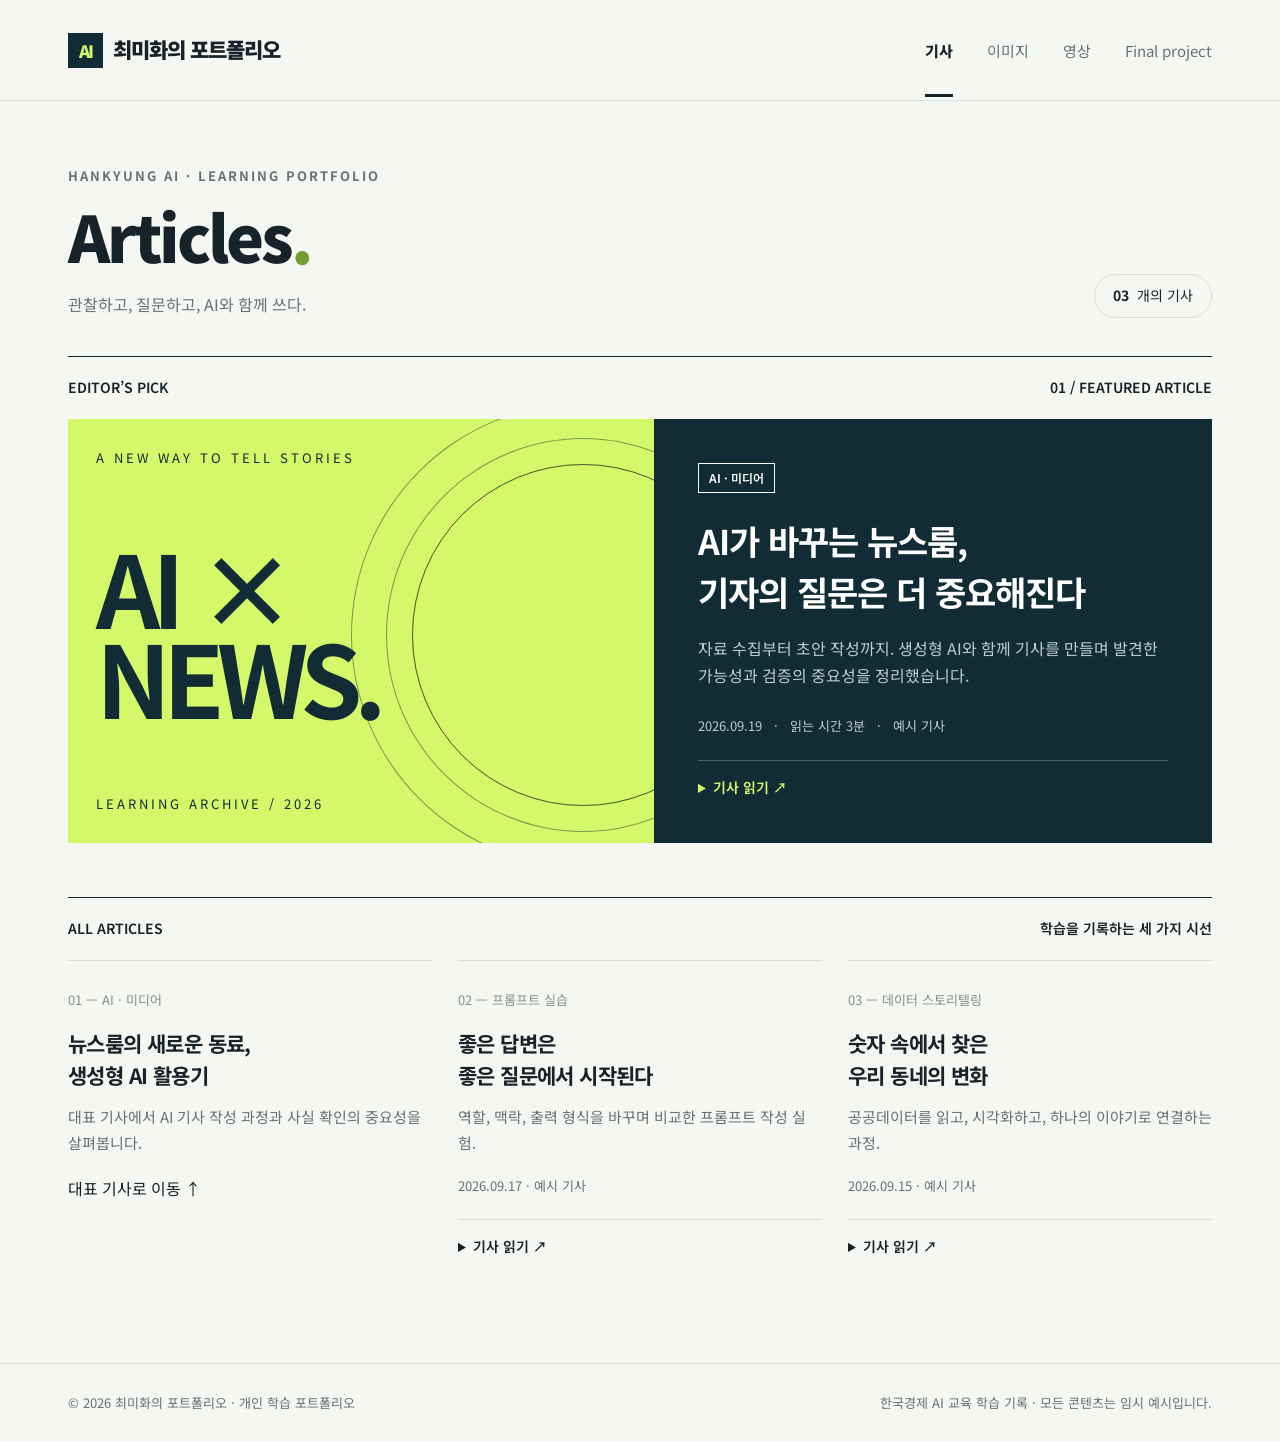
==== article.html @ 6d5ea94c "Add files via upload" ====
<!DOCTYPE html><html lang="ko"><head><meta charset="UTF-8"><meta name="viewport" content="width=device-width, initial-scale=1"><meta name="description" content="한국경제 AI 교육 포트폴리오 — 기사 학습 기록"><title>기사 | 최미화의 포트폴리오</title><link rel="icon" type="image/svg+xml" href="data:image/svg+xml,%3Csvg xmlns='http://www.w3.org/2000/svg' viewBox='0 0 32 32'%3E%3Crect width='32' height='32' rx='6' fill='%23112c35'/%3E%3Ctext x='5' y='23' font-family='sans-serif' font-size='20' font-weight='bold' fill='%23d5f76a'%3EA%3C/text%3E%3C/svg%3E"><link rel="stylesheet" href="style.css"></head><body><a class="skip" href="#main">본문 바로가기</a><header><div class="wrap head"><a class="brand" href="index.html"><span>AI</span>최미화의 포트폴리오</a><nav aria-label="주요 메뉴"><a href="article.html" aria-current="page">기사</a><a href="image.html">이미지</a><a href="video.html">영상</a><a href="final.html">Final project</a></nav></div></header><main id="main" class="wrap"><section class="intro"><div><div class="eyebrow">HANKYUNG AI · LEARNING PORTFOLIO</div><h1>Articles<span style="color:#759e31">.</span></h1><p>관찰하고, 질문하고, AI와 함께 쓰다.</p></div><div class="count"><b>03</b>개의 기사</div></section><div class="sectionline"><span>EDITOR’S PICK</span><span>01 / FEATURED ARTICLE</span></div><section class="feature"><div class="art" role="img" aria-label="AI와 뉴스의 만남을 표현한 라임색 타이포그래피"><span class="small">A NEW WAY TO TELL STORIES</span><strong>AI ×<br>NEWS.</strong><span class="small">LEARNING ARCHIVE / 2026</span></div><div class="feature-copy"><span class="tag">AI · 미디어</span><h2>AI가 바꾸는 뉴스룸,<br>기자의 질문은 더 중요해진다</h2><p>자료 수집부터 초안 작성까지. 생성형 AI와 함께 기사를 만들며 발견한 가능성과 검증의 중요성을 정리했습니다.</p><div class="meta">2026.09.19 &nbsp; · &nbsp; 읽는 시간 3분 &nbsp; · &nbsp; 예시 기사</div><details><summary>기사 읽기 ↗</summary><p>생성형 AI는 방대한 자료에서 핵심을 찾고 다양한 문장 구조를 제안하는 데 도움을 준다. 교육 실습에서는 같은 자료를 바탕으로 질문을 바꿔가며 기사 초안을 비교했다.</p><p>구체적인 독자와 주제를 제시할수록 초안의 방향은 선명해졌다. 하지만 자연스러운 문장이 곧 정확한 사실을 의미하지는 않았다. 숫자와 인용, 출처는 원문을 확인하는 과정이 필요했다.</p><p>이번 실습의 결론은 단순하다. AI를 활용할수록 무엇을 묻고 무엇을 검증할지 판단하는 사람의 역할이 중요해진다.</p></details></div></section><div class="sectionline"><span>ALL ARTICLES</span><span>학습을 기록하는 세 가지 시선</span></div><div class="grid"><article class="article-card"><span class="num">01 — AI · 미디어</span><h3>뉴스룸의 새로운 동료,<br>생성형 AI 활용기</h3><p>대표 기사에서 AI 기사 작성 과정과 사실 확인의 중요성을 살펴봅니다.</p><a href="#main">대표 기사로 이동 ↑</a></article><article class="article-card"><span class="num">02 — 프롬프트 실습</span><h3>좋은 답변은<br>좋은 질문에서 시작된다</h3><p>역할, 맥락, 출력 형식을 바꾸며 비교한 프롬프트 작성 실험.</p><div class="meta">2026.09.17 · 예시 기사</div><details><summary>기사 읽기 ↗</summary><p>“기사를 써줘”라는 요청에 독자와 분량, 참고 자료를 더해 보았다. 구체적인 조건을 전달하자 결과를 비교하고 수정하기 쉬워졌다. 초안을 검토한 뒤 추가 질문으로 내용을 다듬는 방식도 효과적이었다.</p></details></article><article class="article-card"><span class="num">03 — 데이터 스토리텔링</span><h3>숫자 속에서 찾은<br>우리 동네의 변화</h3><p>공공데이터를 읽고, 시각화하고, 하나의 이야기로 연결하는 과정.</p><div class="meta">2026.09.15 · 예시 기사</div><details><summary>기사 읽기 ↗</summary><p>지역별 변화 추이를 비교하는 가상의 데이터 기사 기획이다. 데이터를 해석하기 전 기준 연도와 단위, 누락 값을 확인하고, 그래프가 전달하는 메시지와 한계를 함께 설명하는 연습을 담았다.</p></details></article></div></main><footer><div class="wrap foot"><span>© 2026 최미화의 포트폴리오 · 개인 학습 포트폴리오</span><span>한국경제 AI 교육 학습 기록 · 모든 콘텐츠는 임시 예시입니다.</span></div></footer></body></html>
---- style.css ----
@import url('https://fonts.googleapis.com/css2?family=Noto+Sans+KR:wght@400;500;600;700;800;900&display=swap');
:root{--ink:#172328;--muted:#667376;--line:#d9dfdc;--paper:#f5f7f3;--lime:#d5f76a;--navy:#112c35}*{box-sizing:border-box}body{margin:0;background:var(--paper);color:var(--ink);font-family:'Noto Sans KR',sans-serif;font-size:16px;line-height:1.7}a{color:inherit;text-decoration:none}button{font:inherit}a:focus-visible,summary:focus-visible{outline:3px solid #638521;outline-offset:6px}.wrap{max-width:1240px;margin:auto;padding:0 48px}header{border-bottom:1px solid var(--line)}.head{min-height:100px;display:flex;justify-content:space-between;align-items:center;gap:30px}.brand{font-size:21px;font-weight:900;letter-spacing:-1px}.brand span{display:inline-grid;place-items:center;width:35px;height:35px;background:var(--navy);color:var(--lime);margin-right:10px;font-size:17px;letter-spacing:-2px}nav{display:flex;gap:34px}nav a{padding:35px 0 30px;color:var(--muted);font-size:15px}nav a[aria-current]{color:var(--ink);font-weight:800;border-bottom:3px solid var(--ink)}.intro{padding:64px 0 38px;display:flex;justify-content:space-between;align-items:end;gap:24px}.eyebrow{font-size:13px;letter-spacing:2px;font-weight:700;text-transform:uppercase;color:var(--muted)}h1{font-size:64px;line-height:1.15;letter-spacing:-3px;margin:12px 0 18px;font-weight:900}h2,h3,p{margin:0}h2{font-size:29px;line-height:1.5;letter-spacing:-1px}h3{font-size:21px;line-height:1.5;letter-spacing:-.6px}.intro p{color:var(--muted)}.count{white-space:nowrap;font-size:14px;border:1px solid var(--line);border-radius:30px;padding:9px 18px}.count b{margin-right:8px}.sectionline{display:flex;justify-content:space-between;border-top:1px solid var(--ink);padding:19px 0;font-size:14px;font-weight:600}.feature{display:grid;grid-template-columns:1.05fr 1fr;background:var(--navy);color:white;margin-bottom:54px}.feature-copy{padding:44px}.tag{display:inline-block;padding:4px 10px;font-size:12px;font-weight:600;border:1px solid currentColor;margin-bottom:22px}.feature h2{font-size:34px}.feature p{color:#bfcccf;margin:18px 0 26px}.meta{font-size:13px;color:var(--muted)}.feature .meta{color:#bfcccf}.art{min-height:320px;position:relative;overflow:hidden;background:#d5f76a;display:flex;flex-direction:column;justify-content:space-between;padding:28px;color:var(--navy)}.art strong{font-size:100px;line-height:.9;letter-spacing:-8px;z-index:1}.art .small{font-size:13px;letter-spacing:3px}.art:after{content:'';position:absolute;width:340px;height:340px;border:1px solid #446229;border-radius:50%;right:-100px;top:45px;box-shadow:0 0 0 25px #d5f76a,0 0 0 26px #769b47,0 0 0 60px #d5f76a,0 0 0 61px #769b47}.grid{display:grid;grid-template-columns:repeat(3,1fr);gap:26px}.article-card{padding:24px 0;border-top:1px solid var(--line)}.article-card .num{color:#83918c;font-size:13px}.article-card h3{margin:16px 0 13px}.article-card p{font-size:15px;color:var(--muted);margin-bottom:20px}details{margin-top:22px;border-top:1px solid var(--line);padding-top:15px}summary{cursor:pointer;font-size:14px;font-weight:600}details p{margin-top:16px!important}.feature details{border-color:#49616a}.feature summary{color:var(--lime)}footer{margin-top:80px;padding:28px 0;border-top:1px solid var(--line);font-size:13px;color:var(--muted)}.foot{display:flex;justify-content:space-between;gap:20px}.gallery{display:grid;grid-template-columns:repeat(2,1fr);gap:38px 28px}.gallery figure{margin:0}.visual{height:340px;overflow:hidden;position:relative}.v1{background:radial-gradient(ellipse at 35% 70%,#d4ff7a 0,transparent 44%),radial-gradient(ellipse at 80% 20%,#8da2fb 0,transparent 55%),#24483c}.v2{background:repeating-radial-gradient(ellipse at 100% 100%,#142e39 0 18px,#e2f4b2 19px 20px,#142e39 21px 38px)}.v3{background:linear-gradient(125deg,#f79961 0%,#facac0 35%,#a6bafa 65%,#314b6d 100%)}.v4{background:conic-gradient(from 45deg at 50% 50%,#172e37 0 25%,#d5f76a 0 50%,#e9eee3 0 75%,#97afa0 0)}.visual span{position:absolute;left:22px;top:20px;font-size:12px;letter-spacing:2px;background:#ffffffdb;padding:4px 10px}.gallery figcaption{padding-top:17px;display:flex;justify-content:space-between;gap:15px}.gallery figcaption p{font-size:14px;color:var(--muted);margin-top:5px}.note{font-size:14px;color:var(--muted);padding:16px 0 30px}.screen{background:#132a33;min-height:350px;display:grid;place-items:center;text-align:center;color:#eef4e7;padding:36px}.screen .screen-title{font-size:46px;letter-spacing:-2px;font-weight:800;line-height:1.3}.screen .screen-title em{font-style:normal;color:var(--lime)}.screen .label{font-size:12px;letter-spacing:3px;margin-bottom:25px}.screen .badge{display:inline-block;font-size:13px;border:1px solid #52666c;border-radius:24px;padding:5px 14px;margin-top:25px}.video-layout{display:grid;grid-template-columns:1.6fr 1fr;gap:36px}.video-main h2{margin:24px 0 12px}.video-main p{color:var(--muted)}.playlist{border-top:1px solid var(--ink)}.episode{padding:23px 0;border-bottom:1px solid var(--line);display:grid;grid-template-columns:35px 1fr;gap:15px}.episode>span{font-size:13px;color:var(--muted)}.episode h3{font-size:18px}.episode p{font-size:14px;color:var(--muted);margin:8px 0}.project-banner{padding:48px;background:var(--navy);color:white;display:grid;grid-template-columns:1.3fr 1fr;gap:50px}.project-banner h2{font-size:42px;line-height:1.35;margin-bottom:23px}.project-banner p{color:#c2d0d2}.project-diagram{display:flex;flex-direction:column;justify-content:center;gap:12px}.step{padding:15px 20px;border:1px solid #526870;display:flex;gap:25px;align-items:center}.step:last-child{background:var(--lime);color:var(--navy);border-color:var(--lime)}.step span{font-size:12px;opacity:.7}.project-info{display:grid;grid-template-columns:repeat(3,1fr);border-bottom:1px solid var(--line);padding:24px 0;gap:24px}.project-info span{display:block;font-size:13px;color:var(--muted);margin-bottom:6px}.project-sections{display:grid;grid-template-columns:1fr 2fr;gap:40px;padding:38px 0;border-bottom:1px solid var(--line)}.project-sections p{color:var(--muted)}.project-sections ol{margin:0;padding-left:24px}.project-sections li{padding-bottom:12px}.pill{font-size:13px;padding:6px 12px;background:#e7ede1;display:inline-block;margin:4px 5px 0 0}.skip{position:absolute;left:15px;top:-100px;background:white;padding:10px;z-index:10}.skip:focus{top:10px}@media(max-width:800px){.wrap{padding:0 24px}.head{flex-direction:column;align-items:start;gap:10px;padding-top:23px}nav{width:100%;justify-content:space-between;gap:10px}nav a{padding:12px 0 17px;font-size:14px}.intro{padding:42px 0 28px}h1{font-size:46px}.feature,.video-layout,.project-banner{grid-template-columns:1fr}.feature-copy{padding:28px}.feature h2{font-size:28px}.art{min-height:260px}.grid{grid-template-columns:1fr}.gallery{gap:28px 18px}.visual{height:260px}.project-banner{padding:28px;gap:25px}.project-banner h2{font-size:32px}.project-sections{grid-template-columns:1fr;gap:20px}.screen .screen-title{font-size:37px}}@media(max-width:480px){.intro{display:block}.count{display:inline-block;margin-top:20px}.gallery{grid-template-columns:1fr}.visual{height:310px}.foot{flex-direction:column;gap:4px}.project-info{grid-template-columns:1fr;gap:16px}h1{font-size:40px}.intro p{font-size:15px}.brand{font-size:19px}}
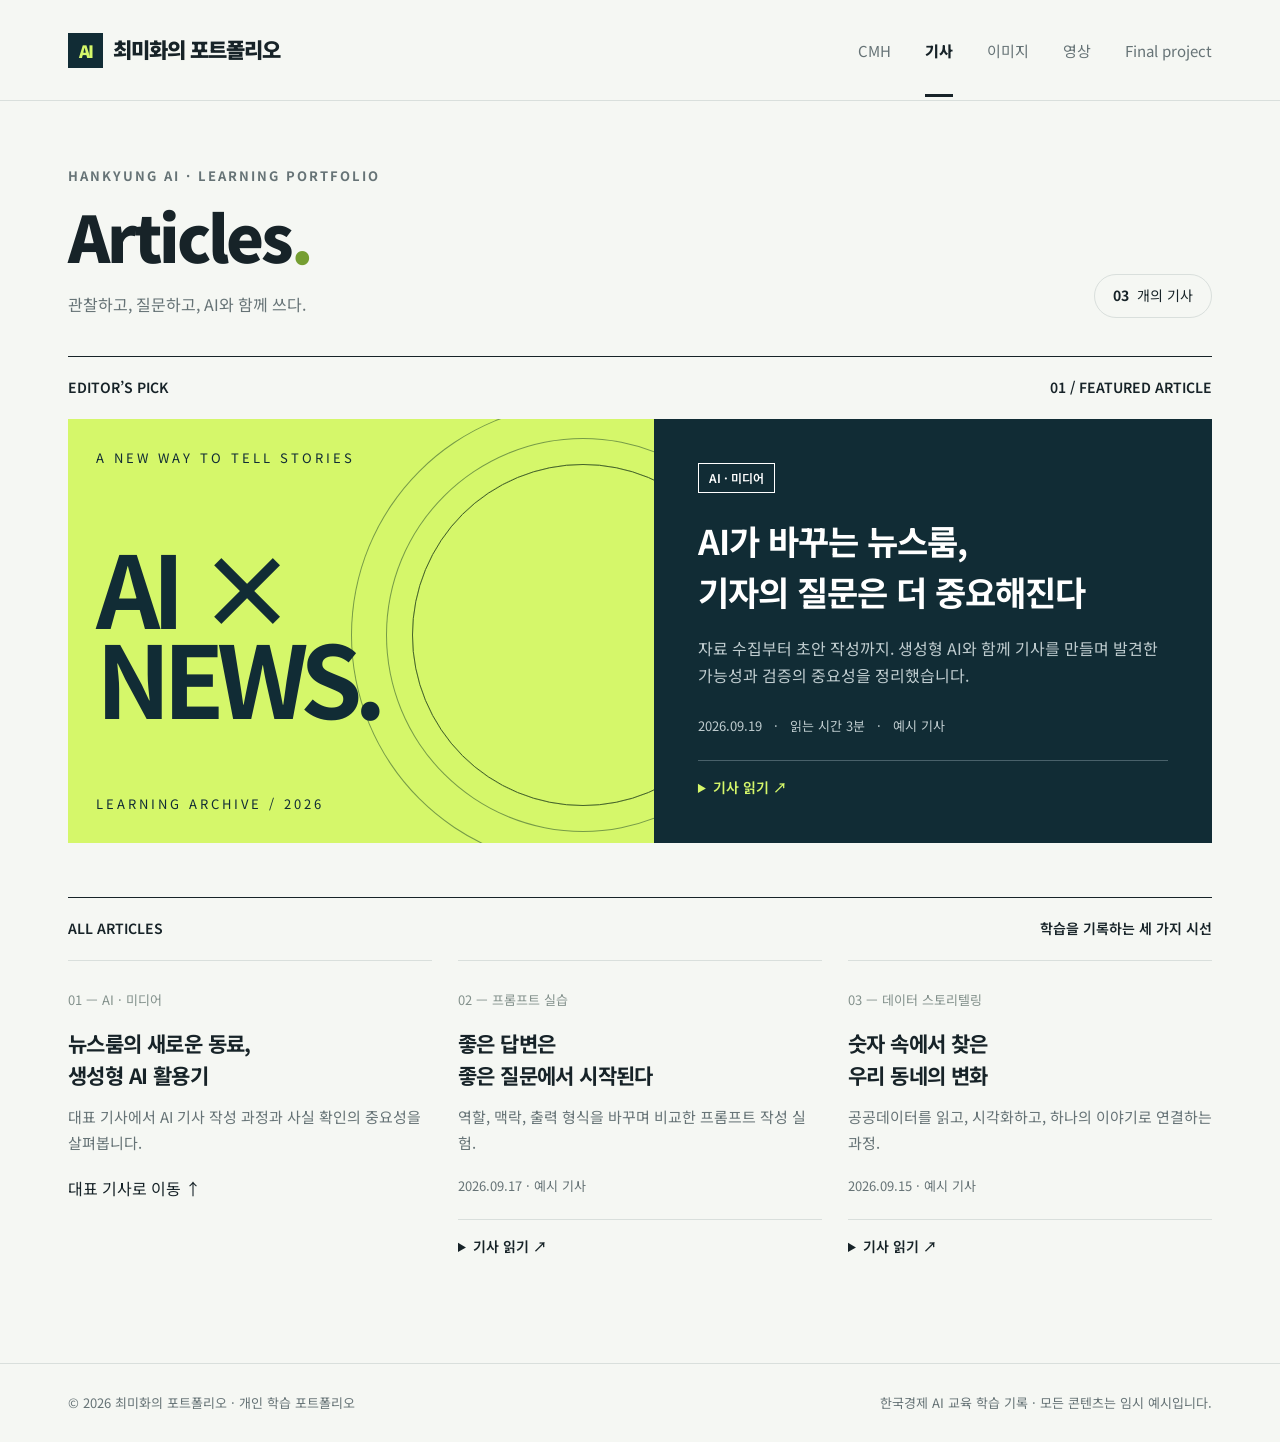
==== commit ecb4b2d7: "Add CMH introduction and update portfolio navigation" ====
--- a/article.html
+++ b/article.html
@@ -1 +1 @@
-<!DOCTYPE html><html lang="ko"><head><meta charset="UTF-8"><meta name="viewport" content="width=device-width, initial-scale=1"><meta name="description" content="한국경제 AI 교육 포트폴리오 — 기사 학습 기록"><title>기사 | 최미화의 포트폴리오</title><link rel="icon" type="image/svg+xml" href="data:image/svg+xml,%3Csvg xmlns='http://www.w3.org/2000/svg' viewBox='0 0 32 32'%3E%3Crect width='32' height='32' rx='6' fill='%23112c35'/%3E%3Ctext x='5' y='23' font-family='sans-serif' font-size='20' font-weight='bold' fill='%23d5f76a'%3EA%3C/text%3E%3C/svg%3E"><link rel="stylesheet" href="style.css"></head><body><a class="skip" href="#main">본문 바로가기</a><header><div class="wrap head"><a class="brand" href="index.html"><span>AI</span>최미화의 포트폴리오</a><nav aria-label="주요 메뉴"><a href="article.html" aria-current="page">기사</a><a href="image.html">이미지</a><a href="video.html">영상</a><a href="final.html">Final project</a></nav></div></header><main id="main" class="wrap"><section class="intro"><div><div class="eyebrow">HANKYUNG AI · LEARNING PORTFOLIO</div><h1>Articles<span style="color:#759e31">.</span></h1><p>관찰하고, 질문하고, AI와 함께 쓰다.</p></div><div class="count"><b>03</b>개의 기사</div></section><div class="sectionline"><span>EDITOR’S PICK</span><span>01 / FEATURED ARTICLE</span></div><section class="feature"><div class="art" role="img" aria-label="AI와 뉴스의 만남을 표현한 라임색 타이포그래피"><span class="small">A NEW WAY TO TELL STORIES</span><strong>AI ×<br>NEWS.</strong><span class="small">LEARNING ARCHIVE / 2026</span></div><div class="feature-copy"><span class="tag">AI · 미디어</span><h2>AI가 바꾸는 뉴스룸,<br>기자의 질문은 더 중요해진다</h2><p>자료 수집부터 초안 작성까지. 생성형 AI와 함께 기사를 만들며 발견한 가능성과 검증의 중요성을 정리했습니다.</p><div class="meta">2026.09.19 &nbsp; · &nbsp; 읽는 시간 3분 &nbsp; · &nbsp; 예시 기사</div><details><summary>기사 읽기 ↗</summary><p>생성형 AI는 방대한 자료에서 핵심을 찾고 다양한 문장 구조를 제안하는 데 도움을 준다. 교육 실습에서는 같은 자료를 바탕으로 질문을 바꿔가며 기사 초안을 비교했다.</p><p>구체적인 독자와 주제를 제시할수록 초안의 방향은 선명해졌다. 하지만 자연스러운 문장이 곧 정확한 사실을 의미하지는 않았다. 숫자와 인용, 출처는 원문을 확인하는 과정이 필요했다.</p><p>이번 실습의 결론은 단순하다. AI를 활용할수록 무엇을 묻고 무엇을 검증할지 판단하는 사람의 역할이 중요해진다.</p></details></div></section><div class="sectionline"><span>ALL ARTICLES</span><span>학습을 기록하는 세 가지 시선</span></div><div class="grid"><article class="article-card"><span class="num">01 — AI · 미디어</span><h3>뉴스룸의 새로운 동료,<br>생성형 AI 활용기</h3><p>대표 기사에서 AI 기사 작성 과정과 사실 확인의 중요성을 살펴봅니다.</p><a href="#main">대표 기사로 이동 ↑</a></article><article class="article-card"><span class="num">02 — 프롬프트 실습</span><h3>좋은 답변은<br>좋은 질문에서 시작된다</h3><p>역할, 맥락, 출력 형식을 바꾸며 비교한 프롬프트 작성 실험.</p><div class="meta">2026.09.17 · 예시 기사</div><details><summary>기사 읽기 ↗</summary><p>“기사를 써줘”라는 요청에 독자와 분량, 참고 자료를 더해 보았다. 구체적인 조건을 전달하자 결과를 비교하고 수정하기 쉬워졌다. 초안을 검토한 뒤 추가 질문으로 내용을 다듬는 방식도 효과적이었다.</p></details></article><article class="article-card"><span class="num">03 — 데이터 스토리텔링</span><h3>숫자 속에서 찾은<br>우리 동네의 변화</h3><p>공공데이터를 읽고, 시각화하고, 하나의 이야기로 연결하는 과정.</p><div class="meta">2026.09.15 · 예시 기사</div><details><summary>기사 읽기 ↗</summary><p>지역별 변화 추이를 비교하는 가상의 데이터 기사 기획이다. 데이터를 해석하기 전 기준 연도와 단위, 누락 값을 확인하고, 그래프가 전달하는 메시지와 한계를 함께 설명하는 연습을 담았다.</p></details></article></div></main><footer><div class="wrap foot"><span>© 2026 최미화의 포트폴리오 · 개인 학습 포트폴리오</span><span>한국경제 AI 교육 학습 기록 · 모든 콘텐츠는 임시 예시입니다.</span></div></footer></body></html>+<!DOCTYPE html><html lang="ko"><head><meta charset="UTF-8"><meta name="viewport" content="width=device-width, initial-scale=1"><meta name="description" content="한국경제 AI 교육 포트폴리오 — 기사 학습 기록"><title>기사 | 최미화의 포트폴리오</title><link rel="icon" type="image/svg+xml" href="data:image/svg+xml,%3Csvg xmlns='http://www.w3.org/2000/svg' viewBox='0 0 32 32'%3E%3Crect width='32' height='32' rx='6' fill='%23112c35'/%3E%3Ctext x='5' y='23' font-family='sans-serif' font-size='20' font-weight='bold' fill='%23d5f76a'%3EA%3C/text%3E%3C/svg%3E"><link rel="stylesheet" href="style.css"></head><body><a class="skip" href="#main">본문 바로가기</a><header><div class="wrap head"><a class="brand" href="index.html"><span>AI</span>최미화의 포트폴리오</a><nav aria-label="주요 메뉴"><a href="introduce.html">CMH</a><a href="article.html" aria-current="page">기사</a><a href="image.html">이미지</a><a href="video.html">영상</a><a href="final.html">Final project</a></nav></div></header><main id="main" class="wrap"><section class="intro"><div><div class="eyebrow">HANKYUNG AI · LEARNING PORTFOLIO</div><h1>Articles<span style="color:#759e31">.</span></h1><p>관찰하고, 질문하고, AI와 함께 쓰다.</p></div><div class="count"><b>03</b>개의 기사</div></section><div class="sectionline"><span>EDITOR’S PICK</span><span>01 / FEATURED ARTICLE</span></div><section class="feature"><div class="art" role="img" aria-label="AI와 뉴스의 만남을 표현한 라임색 타이포그래피"><span class="small">A NEW WAY TO TELL STORIES</span><strong>AI ×<br>NEWS.</strong><span class="small">LEARNING ARCHIVE / 2026</span></div><div class="feature-copy"><span class="tag">AI · 미디어</span><h2>AI가 바꾸는 뉴스룸,<br>기자의 질문은 더 중요해진다</h2><p>자료 수집부터 초안 작성까지. 생성형 AI와 함께 기사를 만들며 발견한 가능성과 검증의 중요성을 정리했습니다.</p><div class="meta">2026.09.19 &nbsp; · &nbsp; 읽는 시간 3분 &nbsp; · &nbsp; 예시 기사</div><details><summary>기사 읽기 ↗</summary><p>생성형 AI는 방대한 자료에서 핵심을 찾고 다양한 문장 구조를 제안하는 데 도움을 준다. 교육 실습에서는 같은 자료를 바탕으로 질문을 바꿔가며 기사 초안을 비교했다.</p><p>구체적인 독자와 주제를 제시할수록 초안의 방향은 선명해졌다. 하지만 자연스러운 문장이 곧 정확한 사실을 의미하지는 않았다. 숫자와 인용, 출처는 원문을 확인하는 과정이 필요했다.</p><p>이번 실습의 결론은 단순하다. AI를 활용할수록 무엇을 묻고 무엇을 검증할지 판단하는 사람의 역할이 중요해진다.</p></details></div></section><div class="sectionline"><span>ALL ARTICLES</span><span>학습을 기록하는 세 가지 시선</span></div><div class="grid"><article class="article-card"><span class="num">01 — AI · 미디어</span><h3>뉴스룸의 새로운 동료,<br>생성형 AI 활용기</h3><p>대표 기사에서 AI 기사 작성 과정과 사실 확인의 중요성을 살펴봅니다.</p><a href="#main">대표 기사로 이동 ↑</a></article><article class="article-card"><span class="num">02 — 프롬프트 실습</span><h3>좋은 답변은<br>좋은 질문에서 시작된다</h3><p>역할, 맥락, 출력 형식을 바꾸며 비교한 프롬프트 작성 실험.</p><div class="meta">2026.09.17 · 예시 기사</div><details><summary>기사 읽기 ↗</summary><p>“기사를 써줘”라는 요청에 독자와 분량, 참고 자료를 더해 보았다. 구체적인 조건을 전달하자 결과를 비교하고 수정하기 쉬워졌다. 초안을 검토한 뒤 추가 질문으로 내용을 다듬는 방식도 효과적이었다.</p></details></article><article class="article-card"><span class="num">03 — 데이터 스토리텔링</span><h3>숫자 속에서 찾은<br>우리 동네의 변화</h3><p>공공데이터를 읽고, 시각화하고, 하나의 이야기로 연결하는 과정.</p><div class="meta">2026.09.15 · 예시 기사</div><details><summary>기사 읽기 ↗</summary><p>지역별 변화 추이를 비교하는 가상의 데이터 기사 기획이다. 데이터를 해석하기 전 기준 연도와 단위, 누락 값을 확인하고, 그래프가 전달하는 메시지와 한계를 함께 설명하는 연습을 담았다.</p></details></article></div></main><footer><div class="wrap foot"><span>© 2026 최미화의 포트폴리오 · 개인 학습 포트폴리오</span><span>한국경제 AI 교육 학습 기록 · 모든 콘텐츠는 임시 예시입니다.</span></div></footer></body></html>
--- a/style.css
+++ b/style.css
@@ -1,2 +1,4 @@
 @import url('https://fonts.googleapis.com/css2?family=Noto+Sans+KR:wght@400;500;600;700;800;900&display=swap');
 :root{--ink:#172328;--muted:#667376;--line:#d9dfdc;--paper:#f5f7f3;--lime:#d5f76a;--navy:#112c35}*{box-sizing:border-box}body{margin:0;background:var(--paper);color:var(--ink);font-family:'Noto Sans KR',sans-serif;font-size:16px;line-height:1.7}a{color:inherit;text-decoration:none}button{font:inherit}a:focus-visible,summary:focus-visible{outline:3px solid #638521;outline-offset:6px}.wrap{max-width:1240px;margin:auto;padding:0 48px}header{border-bottom:1px solid var(--line)}.head{min-height:100px;display:flex;justify-content:space-between;align-items:center;gap:30px}.brand{font-size:21px;font-weight:900;letter-spacing:-1px}.brand span{display:inline-grid;place-items:center;width:35px;height:35px;background:var(--navy);color:var(--lime);margin-right:10px;font-size:17px;letter-spacing:-2px}nav{display:flex;gap:34px}nav a{padding:35px 0 30px;color:var(--muted);font-size:15px}nav a[aria-current]{color:var(--ink);font-weight:800;border-bottom:3px solid var(--ink)}.intro{padding:64px 0 38px;display:flex;justify-content:space-between;align-items:end;gap:24px}.eyebrow{font-size:13px;letter-spacing:2px;font-weight:700;text-transform:uppercase;color:var(--muted)}h1{font-size:64px;line-height:1.15;letter-spacing:-3px;margin:12px 0 18px;font-weight:900}h2,h3,p{margin:0}h2{font-size:29px;line-height:1.5;letter-spacing:-1px}h3{font-size:21px;line-height:1.5;letter-spacing:-.6px}.intro p{color:var(--muted)}.count{white-space:nowrap;font-size:14px;border:1px solid var(--line);border-radius:30px;padding:9px 18px}.count b{margin-right:8px}.sectionline{display:flex;justify-content:space-between;border-top:1px solid var(--ink);padding:19px 0;font-size:14px;font-weight:600}.feature{display:grid;grid-template-columns:1.05fr 1fr;background:var(--navy);color:white;margin-bottom:54px}.feature-copy{padding:44px}.tag{display:inline-block;padding:4px 10px;font-size:12px;font-weight:600;border:1px solid currentColor;margin-bottom:22px}.feature h2{font-size:34px}.feature p{color:#bfcccf;margin:18px 0 26px}.meta{font-size:13px;color:var(--muted)}.feature .meta{color:#bfcccf}.art{min-height:320px;position:relative;overflow:hidden;background:#d5f76a;display:flex;flex-direction:column;justify-content:space-between;padding:28px;color:var(--navy)}.art strong{font-size:100px;line-height:.9;letter-spacing:-8px;z-index:1}.art .small{font-size:13px;letter-spacing:3px}.art:after{content:'';position:absolute;width:340px;height:340px;border:1px solid #446229;border-radius:50%;right:-100px;top:45px;box-shadow:0 0 0 25px #d5f76a,0 0 0 26px #769b47,0 0 0 60px #d5f76a,0 0 0 61px #769b47}.grid{display:grid;grid-template-columns:repeat(3,1fr);gap:26px}.article-card{padding:24px 0;border-top:1px solid var(--line)}.article-card .num{color:#83918c;font-size:13px}.article-card h3{margin:16px 0 13px}.article-card p{font-size:15px;color:var(--muted);margin-bottom:20px}details{margin-top:22px;border-top:1px solid var(--line);padding-top:15px}summary{cursor:pointer;font-size:14px;font-weight:600}details p{margin-top:16px!important}.feature details{border-color:#49616a}.feature summary{color:var(--lime)}footer{margin-top:80px;padding:28px 0;border-top:1px solid var(--line);font-size:13px;color:var(--muted)}.foot{display:flex;justify-content:space-between;gap:20px}.gallery{display:grid;grid-template-columns:repeat(2,1fr);gap:38px 28px}.gallery figure{margin:0}.visual{height:340px;overflow:hidden;position:relative}.v1{background:radial-gradient(ellipse at 35% 70%,#d4ff7a 0,transparent 44%),radial-gradient(ellipse at 80% 20%,#8da2fb 0,transparent 55%),#24483c}.v2{background:repeating-radial-gradient(ellipse at 100% 100%,#142e39 0 18px,#e2f4b2 19px 20px,#142e39 21px 38px)}.v3{background:linear-gradient(125deg,#f79961 0%,#facac0 35%,#a6bafa 65%,#314b6d 100%)}.v4{background:conic-gradient(from 45deg at 50% 50%,#172e37 0 25%,#d5f76a 0 50%,#e9eee3 0 75%,#97afa0 0)}.visual span{position:absolute;left:22px;top:20px;font-size:12px;letter-spacing:2px;background:#ffffffdb;padding:4px 10px}.gallery figcaption{padding-top:17px;display:flex;justify-content:space-between;gap:15px}.gallery figcaption p{font-size:14px;color:var(--muted);margin-top:5px}.note{font-size:14px;color:var(--muted);padding:16px 0 30px}.screen{background:#132a33;min-height:350px;display:grid;place-items:center;text-align:center;color:#eef4e7;padding:36px}.screen .screen-title{font-size:46px;letter-spacing:-2px;font-weight:800;line-height:1.3}.screen .screen-title em{font-style:normal;color:var(--lime)}.screen .label{font-size:12px;letter-spacing:3px;margin-bottom:25px}.screen .badge{display:inline-block;font-size:13px;border:1px solid #52666c;border-radius:24px;padding:5px 14px;margin-top:25px}.video-layout{display:grid;grid-template-columns:1.6fr 1fr;gap:36px}.video-main h2{margin:24px 0 12px}.video-main p{color:var(--muted)}.playlist{border-top:1px solid var(--ink)}.episode{padding:23px 0;border-bottom:1px solid var(--line);display:grid;grid-template-columns:35px 1fr;gap:15px}.episode>span{font-size:13px;color:var(--muted)}.episode h3{font-size:18px}.episode p{font-size:14px;color:var(--muted);margin:8px 0}.project-banner{padding:48px;background:var(--navy);color:white;display:grid;grid-template-columns:1.3fr 1fr;gap:50px}.project-banner h2{font-size:42px;line-height:1.35;margin-bottom:23px}.project-banner p{color:#c2d0d2}.project-diagram{display:flex;flex-direction:column;justify-content:center;gap:12px}.step{padding:15px 20px;border:1px solid #526870;display:flex;gap:25px;align-items:center}.step:last-child{background:var(--lime);color:var(--navy);border-color:var(--lime)}.step span{font-size:12px;opacity:.7}.project-info{display:grid;grid-template-columns:repeat(3,1fr);border-bottom:1px solid var(--line);padding:24px 0;gap:24px}.project-info span{display:block;font-size:13px;color:var(--muted);margin-bottom:6px}.project-sections{display:grid;grid-template-columns:1fr 2fr;gap:40px;padding:38px 0;border-bottom:1px solid var(--line)}.project-sections p{color:var(--muted)}.project-sections ol{margin:0;padding-left:24px}.project-sections li{padding-bottom:12px}.pill{font-size:13px;padding:6px 12px;background:#e7ede1;display:inline-block;margin:4px 5px 0 0}.skip{position:absolute;left:15px;top:-100px;background:white;padding:10px;z-index:10}.skip:focus{top:10px}@media(max-width:800px){.wrap{padding:0 24px}.head{flex-direction:column;align-items:start;gap:10px;padding-top:23px}nav{width:100%;justify-content:space-between;gap:10px}nav a{padding:12px 0 17px;font-size:14px}.intro{padding:42px 0 28px}h1{font-size:46px}.feature,.video-layout,.project-banner{grid-template-columns:1fr}.feature-copy{padding:28px}.feature h2{font-size:28px}.art{min-height:260px}.grid{grid-template-columns:1fr}.gallery{gap:28px 18px}.visual{height:260px}.project-banner{padding:28px;gap:25px}.project-banner h2{font-size:32px}.project-sections{grid-template-columns:1fr;gap:20px}.screen .screen-title{font-size:37px}}@media(max-width:480px){.intro{display:block}.count{display:inline-block;margin-top:20px}.gallery{grid-template-columns:1fr}.visual{height:310px}.foot{flex-direction:column;gap:4px}.project-info{grid-template-columns:1fr;gap:16px}h1{font-size:40px}.intro p{font-size:15px}.brand{font-size:19px}}
+/* CMH introduction */
+nav{flex-wrap:wrap}nav a{white-space:nowrap}.brand{flex-shrink:0}.about-hero{display:grid;grid-template-columns:.85fr 1.15fr;background:var(--navy);color:white}.about-monogram{min-height:380px;background:var(--lime);color:var(--navy);padding:36px;display:flex;flex-direction:column;justify-content:space-between}.about-monogram strong{font-size:clamp(4rem,10vw,8rem);line-height:1.1;letter-spacing:-.07em}.about-monogram span{font-size:14px;letter-spacing:1px}.about-copy{padding:44px}.about-copy h2{font-size:38px;line-height:1.45}.about-copy p{color:#c2d0d2;margin-top:20px}.about-link{display:inline-block;margin-top:28px;padding:10px 18px;background:var(--lime);color:var(--navy);font-weight:700}.about-interests{padding-top:38px}.about-interests .sectionline{align-items:center;gap:16px;flex-wrap:wrap}.about-closing{margin-top:30px;padding:30px;background:#e7ede1;display:flex;align-items:center;justify-content:space-between;gap:24px}.about-closing h2{margin-top:8px;font-size:25px}.about-links{display:flex;gap:12px;flex-wrap:wrap}.about-links a{border-bottom:1px solid var(--ink);padding:8px 4px}.about-hero a:hover,.about-links a:hover{opacity:.8}@media(max-width:1000px){.head{flex-wrap:wrap;gap:10px;padding-top:20px}nav{column-gap:24px}}@media(max-width:800px){.about-hero{grid-template-columns:1fr}.about-monogram{min-height:250px;padding:28px}.about-monogram strong{font-size:5.5rem}.about-copy{padding:28px}.about-copy h2{font-size:30px}.about-closing{align-items:flex-start;flex-direction:column}nav{column-gap:16px}}@media(max-width:380px){nav{justify-content:flex-start}nav a{padding:8px 0}.about-monogram{padding:22px}.about-copy{padding:22px}}
